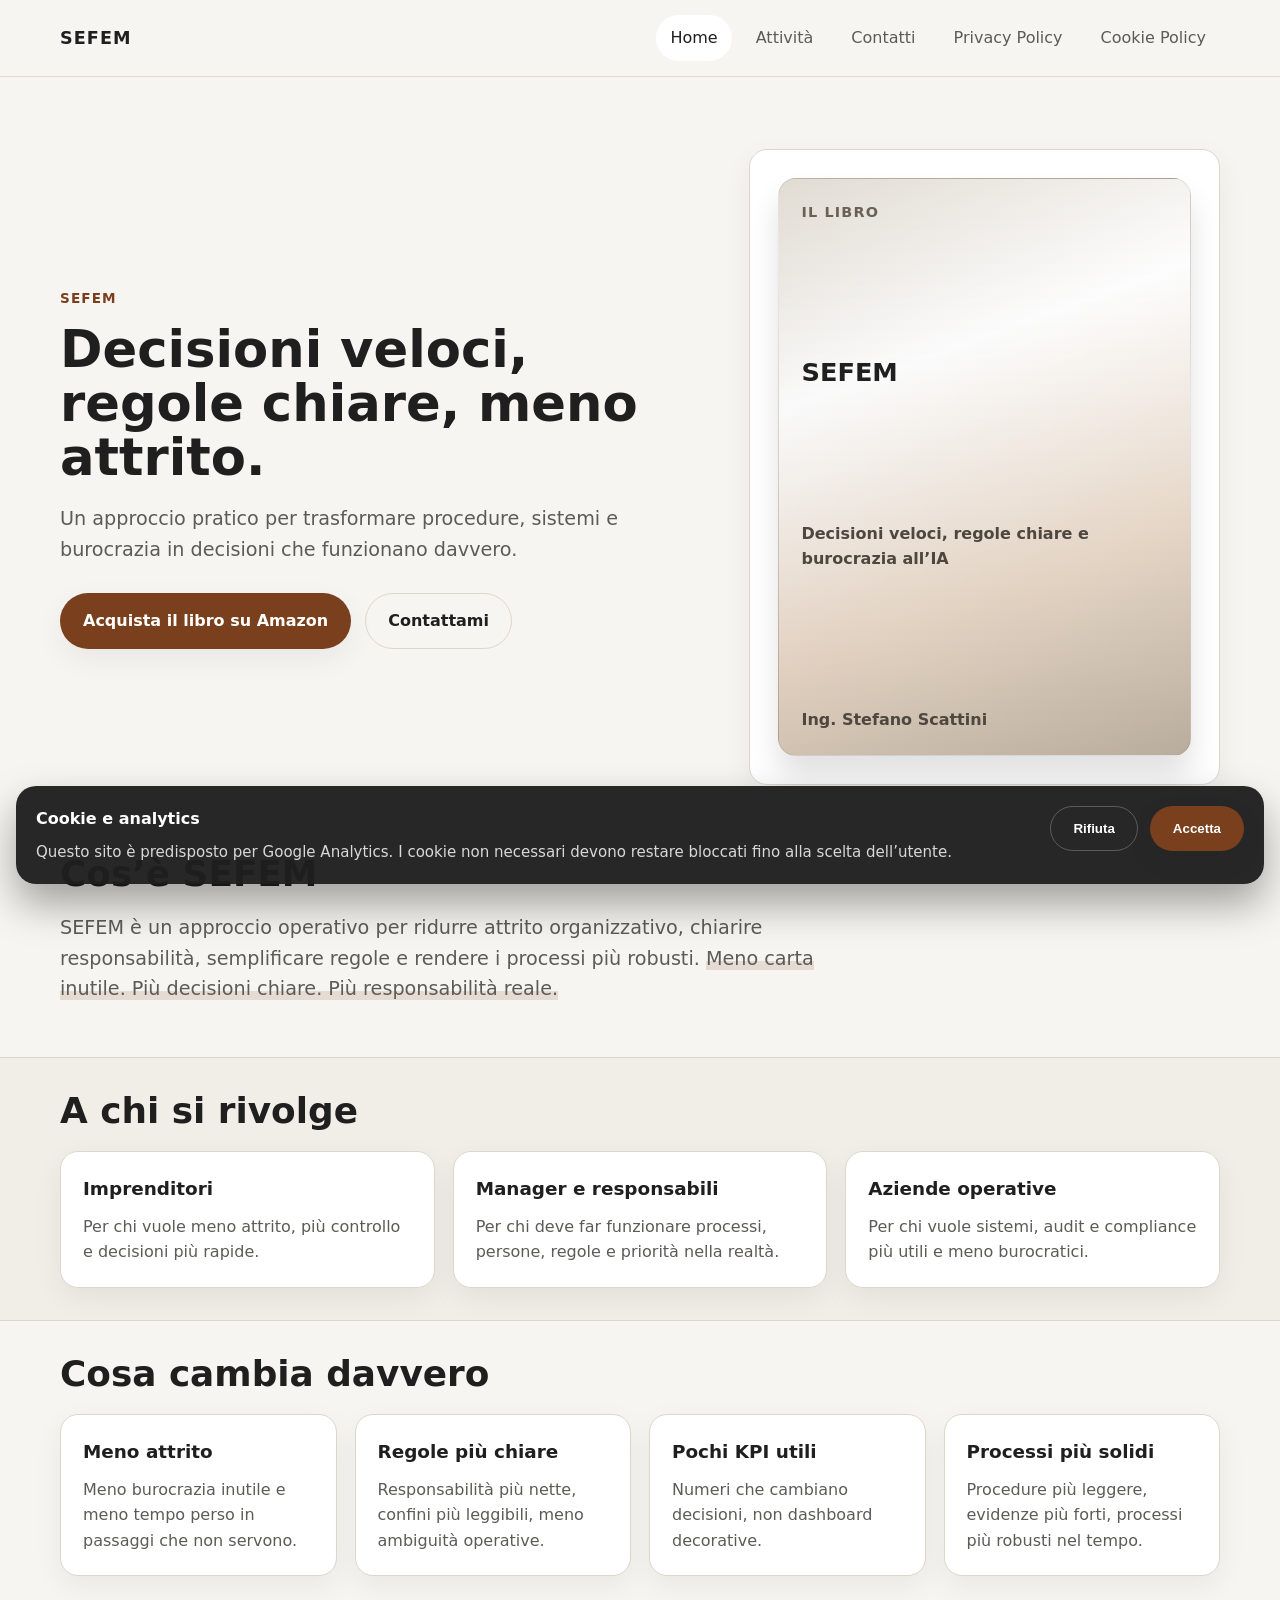
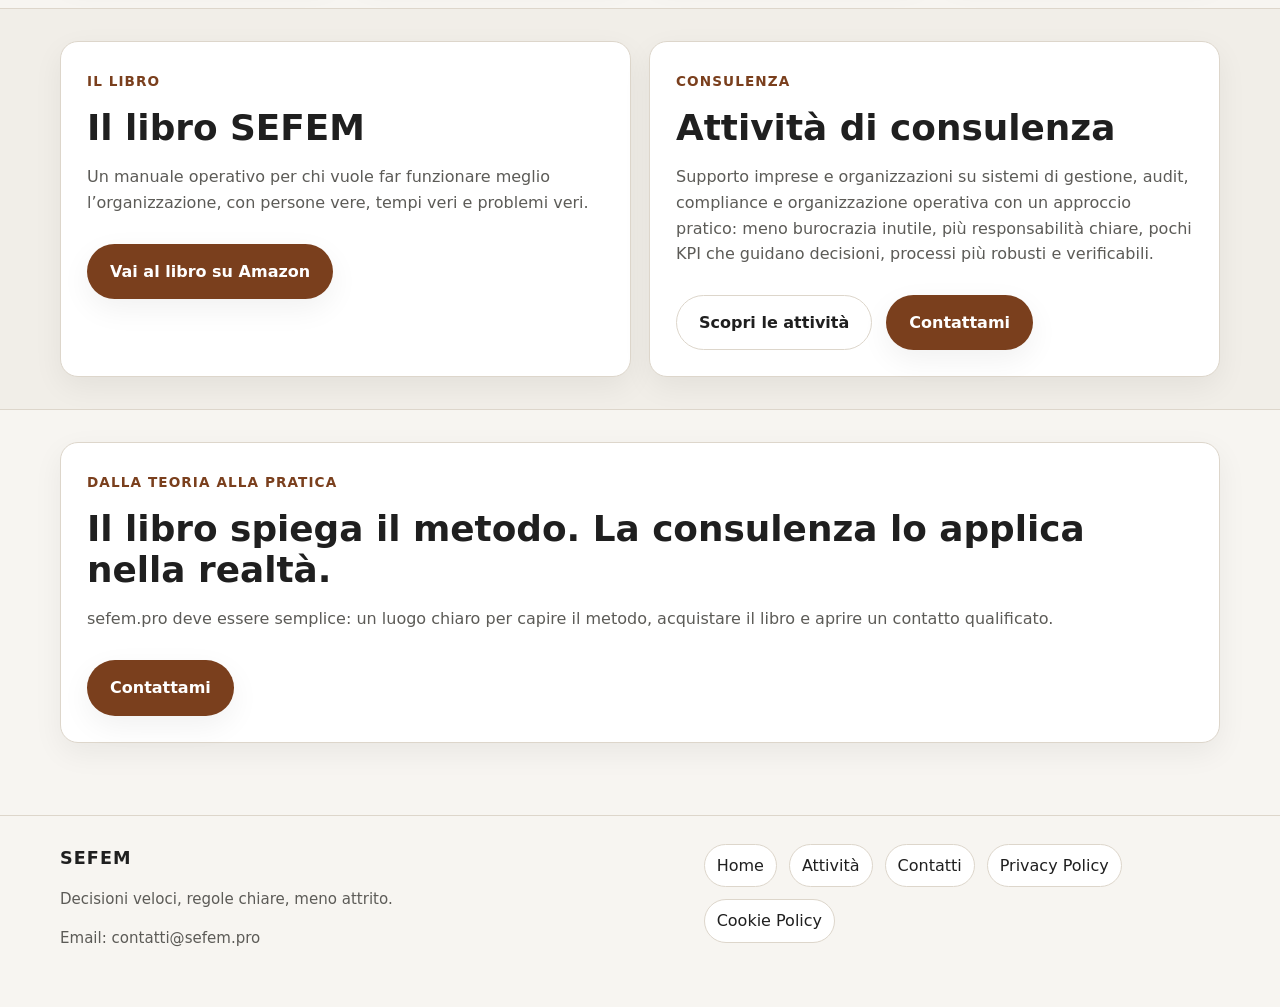
==== index.html @ 3a6a68c7 "Add files via upload" ====
<!doctype html>
<html lang="it">
<head>
  <meta charset="utf-8">
  <meta name="viewport" content="width=device-width, initial-scale=1">
  <title>SEFEM | Decisioni veloci, regole chiare, meno attrito</title>
  <meta name="description" content="SEFEM è un approccio pratico per ridurre attrito organizzativo, chiarire responsabilità e trasformare procedure e burocrazia in decisioni che funzionano.">
  <meta property="og:title" content="SEFEM | Decisioni veloci, regole chiare, meno attrito">
  <meta property="og:description" content="SEFEM è un approccio pratico per ridurre attrito organizzativo, chiarire responsabilità e trasformare procedure e burocrazia in decisioni che funzionano.">
  <meta property="og:type" content="website">
  <meta name="theme-color" content="#f7f5f1">
  <link rel="stylesheet" href="styles.css">
</head>
<body>

<header class="site-header">
  <div class="container header-inner">
    <a class="brand" href="index.html" aria-label="SEFEM home">SEFEM</a>
    <nav class="nav" aria-label="Navigazione principale">
      <a class="active" href="index.html">Home</a>
      <a class="" href="attivita.html">Attività</a>
      <a class="" href="contatti.html">Contatti</a>
      <a class="" href="privacy.html">Privacy Policy</a>
      <a class="" href="cookie.html">Cookie Policy</a>
    </nav>
  </div>
</header>

  <main>
  <section class="hero">
    <div class="container hero-grid">
      <div>
        <span class="eyebrow">SEFEM</span>
        <h1>Decisioni veloci, regole chiare, meno attrito.</h1>
        <p class="lead">
          Un approccio pratico per trasformare procedure, sistemi e burocrazia in decisioni che funzionano davvero.
        </p>
        <div class="hero-actions">
          <a class="cta" href="https://amzn.eu/d/09S7jreb" target="_blank" rel="noopener">Acquista il libro su Amazon</a>
          <a class="cta-secondary" href="contatti.html">Contattami</a>
        </div>
      </div>
      <div class="card book-card">
        <div class="book-mock" aria-label="Mockup copertina libro SEFEM">
          <small>Il libro</small>
          <h3>SEFEM</h3>
          <p>Decisioni veloci, regole chiare e burocrazia all’IA</p>
          <p>Ing. Stefano Scattini</p>
        </div>
      </div>
    </div>
  </section>

  <section>
    <div class="container">
      <div class="section-head">
        <h2>Cos’è SEFEM</h2>
        <p class="lead">
          SEFEM è un approccio operativo per ridurre attrito organizzativo, chiarire responsabilità,
          semplificare regole e rendere i processi più robusti.
          <span class="highlight">Meno carta inutile. Più decisioni chiare. Più responsabilità reale.</span>
        </p>
      </div>
    </div>
  </section>

  <section class="band">
    <div class="container">
      <div class="section-head">
        <h2>A chi si rivolge</h2>
      </div>
      <div class="grid-3">
        <article class="card info-card">
          <h3>Imprenditori</h3>
          <p>Per chi vuole meno attrito, più controllo e decisioni più rapide.</p>
        </article>
        <article class="card info-card">
          <h3>Manager e responsabili</h3>
          <p>Per chi deve far funzionare processi, persone, regole e priorità nella realtà.</p>
        </article>
        <article class="card info-card">
          <h3>Aziende operative</h3>
          <p>Per chi vuole sistemi, audit e compliance più utili e meno burocratici.</p>
        </article>
      </div>
    </div>
  </section>

  <section>
    <div class="container">
      <div class="section-head">
        <h2>Cosa cambia davvero</h2>
      </div>
      <div class="grid-4">
        <article class="card value-card">
          <h3>Meno attrito</h3>
          <p>Meno burocrazia inutile e meno tempo perso in passaggi che non servono.</p>
        </article>
        <article class="card value-card">
          <h3>Regole più chiare</h3>
          <p>Responsabilità più nette, confini più leggibili, meno ambiguità operative.</p>
        </article>
        <article class="card value-card">
          <h3>Pochi KPI utili</h3>
          <p>Numeri che cambiano decisioni, non dashboard decorative.</p>
        </article>
        <article class="card value-card">
          <h3>Processi più solidi</h3>
          <p>Procedure più leggere, evidenze più forti, processi più robusti nel tempo.</p>
        </article>
      </div>
    </div>
  </section>

  <section class="band">
    <div class="container grid-2">
      <article class="card text-block">
        <span class="eyebrow">Il libro</span>
        <h2>Il libro SEFEM</h2>
        <p>
          Un manuale operativo per chi vuole far funzionare meglio l’organizzazione,
          con persone vere, tempi veri e problemi veri.
        </p>
        <div class="hero-actions">
          <a class="cta" href="https://amzn.eu/d/09S7jreb" target="_blank" rel="noopener">Vai al libro su Amazon</a>
        </div>
      </article>
      <article class="card text-block">
        <span class="eyebrow">Consulenza</span>
        <h2>Attività di consulenza</h2>
        <p>
          Supporto imprese e organizzazioni su sistemi di gestione, audit, compliance e organizzazione operativa
          con un approccio pratico: meno burocrazia inutile, più responsabilità chiare, pochi KPI che guidano decisioni,
          processi più robusti e verificabili.
        </p>
        <div class="hero-actions">
          <a class="cta-secondary" href="attivita.html">Scopri le attività</a>
          <a class="cta" href="contatti.html">Contattami</a>
        </div>
      </article>
    </div>
  </section>

  <section>
    <div class="container">
      <article class="card text-block">
        <span class="eyebrow">Dalla teoria alla pratica</span>
        <h2>Il libro spiega il metodo. La consulenza lo applica nella realtà.</h2>
        <p>
          sefem.pro deve essere semplice: un luogo chiaro per capire il metodo, acquistare il libro
          e aprire un contatto qualificato.
        </p>
        <div class="hero-actions">
          <a class="cta" href="contatti.html">Contattami</a>
        </div>
      </article>
    </div>
  </section>
</main>


<footer class="site-footer">
  <div class="container footer-grid">
    <div>
      <div class="brand">SEFEM</div>
      <p class="small">Decisioni veloci, regole chiare, meno attrito.</p>
      <p class="small">Email: <a href="mailto:contatti@sefem.pro">contatti@sefem.pro</a></p>
    </div>
    <div>
      <div class="footer-links">
        <a href="index.html">Home</a>
        <a href="attivita.html">Attività</a>
        <a href="contatti.html">Contatti</a>
        <a href="privacy.html">Privacy Policy</a>
        <a href="cookie.html">Cookie Policy</a>
      </div>
    </div>
  </div>
</footer>
<div class="cookie-banner" data-cookie-banner aria-live="polite" aria-label="Banner cookie">
  <div class="cookie-inner">
    <div>
      <strong>Cookie e analytics</strong>
      <p class="small" style="color:rgba(255,255,255,.82);margin:8px 0 0">
        Questo sito è predisposto per Google Analytics. I cookie non necessari devono restare bloccati fino alla scelta dell’utente.
      </p>
    </div>
    <div class="cookie-actions">
      <button class="cta-secondary" type="button" data-cookie-reject>Rifiuta</button>
      <button class="cta" type="button" data-cookie-accept>Accetta</button>
    </div>
  </div>
</div>

  <script src="script.js"></script>
</body>
</html>
---- styles.css ----
:root{
  --bg:#f7f5f1;
  --surface:#ffffff;
  --surface-alt:#f1eee8;
  --text:#1f1f1f;
  --muted:#5c5b57;
  --line:#ddd6cb;
  --accent:#7a3f1d;
  --accent-dark:#5e2f14;
  --success:#1f6b3a;
  --shadow:0 10px 30px rgba(0,0,0,.06);
  --radius:18px;
  --max:1160px;
}
*{box-sizing:border-box}
html{scroll-behavior:smooth}
body{
  margin:0;
  font-family:Inter,system-ui,-apple-system,BlinkMacSystemFont,"Segoe UI",Roboto,Arial,sans-serif;
  background:var(--bg);
  color:var(--text);
  line-height:1.6;
}
a{color:inherit;text-decoration:none}
img{max-width:100%;display:block}
.container{width:min(var(--max), calc(100% - 32px)); margin:0 auto}
.site-header{
  position:sticky; top:0; z-index:100;
  backdrop-filter: blur(10px);
  background:rgba(247,245,241,.9);
  border-bottom:1px solid rgba(221,214,203,.8);
}
.header-inner{
  display:flex; align-items:center; justify-content:space-between;
  min-height:76px; gap:20px;
}
.brand{
  font-weight:800; letter-spacing:.06em; font-size:1.1rem;
}
.nav{
  display:flex; align-items:center; gap:10px; flex-wrap:wrap;
}
.nav a{
  padding:10px 14px; border-radius:999px; color:var(--muted);
}
.nav a:hover, .nav a.active{background:var(--surface); color:var(--text)}
.cta, .cta-secondary, button, .button{
  display:inline-flex; align-items:center; justify-content:center;
  gap:10px; border-radius:999px; padding:14px 22px; font-weight:700;
  transition:.2s ease; border:1px solid transparent; cursor:pointer;
}
.cta{
  background:var(--accent); color:#fff;
  box-shadow:var(--shadow);
}
.cta:hover{background:var(--accent-dark); transform:translateY(-1px)}
.cta-secondary{
  background:transparent; border-color:var(--line); color:var(--text);
}
.cta-secondary:hover{background:var(--surface)}
.hero{
  padding:72px 0 36px;
}
.hero-grid{
  display:grid; grid-template-columns:1.25fr .9fr; gap:36px; align-items:center;
}
.eyebrow{
  display:inline-block; font-size:.85rem; letter-spacing:.08em; text-transform:uppercase;
  color:var(--accent); font-weight:800; margin-bottom:14px;
}
h1{font-size:clamp(2.2rem, 4vw, 4.4rem); line-height:1.05; margin:0 0 18px}
h2{font-size:clamp(1.6rem, 2.8vw, 2.5rem); line-height:1.15; margin:0 0 16px}
h3{font-size:1.15rem; margin:0 0 10px}
.lead{
  font-size:clamp(1.04rem, 1.5vw, 1.25rem);
  color:var(--muted); max-width:62ch;
}
.hero-actions{display:flex; gap:14px; flex-wrap:wrap; margin-top:28px}
.card{
  background:var(--surface); border:1px solid var(--line); border-radius:var(--radius);
  box-shadow:var(--shadow);
}
.book-card{padding:28px}
.book-mock{
  aspect-ratio: 3 / 4.2;
  border-radius:18px;
  background:
    linear-gradient(180deg, rgba(255,255,255,.25), rgba(0,0,0,.05)),
    linear-gradient(160deg, #d7d0c4, #fff 32%, #ead8c6 68%, #c2b6a5);
  border:1px solid rgba(0,0,0,.08);
  display:flex; flex-direction:column; justify-content:space-between;
  padding:22px;
  box-shadow: 0 20px 30px rgba(0,0,0,.12);
}
.book-mock small{
  font-size:.9rem; text-transform:uppercase; letter-spacing:.08em; color:#6a6156; font-weight:800;
}
.book-mock h3{
  font-size:clamp(1.6rem,2vw,2.4rem);
  line-height:1.05;
  margin:0;
}
.book-mock p{margin:0; color:#4e473f; font-weight:600}
section{padding:32px 0}
.section-head{max-width:780px; margin-bottom:20px}
.grid-3, .grid-4, .grid-2{
  display:grid; gap:18px;
}
.grid-3{grid-template-columns:repeat(3,1fr)}
.grid-4{grid-template-columns:repeat(4,1fr)}
.grid-2{grid-template-columns:repeat(2,1fr)}
.info-card, .value-card, .service-card, .policy-card{padding:22px}
.info-card p, .value-card p, .service-card p, .policy-card p, .text-block p{margin:0; color:var(--muted)}
.text-block{padding:26px}
.band{
  background:var(--surface-alt);
  border-top:1px solid var(--line);
  border-bottom:1px solid var(--line);
}
.contact-wrap{
  display:grid; grid-template-columns:1fr 1fr; gap:24px;
}
.contact-list{padding:26px}
.contact-list ul{
  list-style:none; padding:0; margin:18px 0 0;
  display:grid; gap:12px;
}
.contact-list li{
  padding:12px 14px; background:var(--surface-alt); border-radius:14px;
}
.form-card{padding:26px}
.form-grid{
  display:grid; grid-template-columns:1fr 1fr; gap:14px;
}
.field{display:grid; gap:8px}
.field.full{grid-column:1/-1}
label{font-weight:700}
input, textarea{
  width:100%; border:1px solid var(--line); border-radius:14px;
  padding:14px 16px; font:inherit; background:#fff;
}
input:focus, textarea:focus{
  outline:2px solid rgba(122,63,29,.15);
  border-color:var(--accent);
}
textarea{min-height:160px; resize:vertical}
.form-note, .small{
  color:var(--muted); font-size:.94rem;
}
.form-message{
  margin-top:14px; padding:12px 14px; border-radius:14px; display:none;
}
.form-message.success{display:block; background:#eef8f1; color:var(--success); border:1px solid #cce8d4}
.form-message.error{display:block; background:#fff4f4; color:#8b2323; border:1px solid #f2c8c8}
.site-footer{
  border-top:1px solid var(--line);
  padding:28px 0 42px;
  margin-top:40px;
}
.footer-grid{display:grid; grid-template-columns:1.2fr 1fr; gap:24px}
.footer-links{display:flex; flex-wrap:wrap; gap:12px}
.footer-links a{
  padding:8px 12px; border-radius:999px; background:var(--surface); border:1px solid var(--line);
}
.notice{
  padding:18px 20px; background:#fff6df; border:1px solid #ead9a5; border-radius:14px; color:#5f5221;
}
.cookie-banner{
  position:fixed; left:16px; right:16px; bottom:16px; z-index:999;
  background:rgba(31,31,31,.96); color:#fff; border-radius:20px;
  box-shadow:0 20px 40px rgba(0,0,0,.35); display:none;
}
.cookie-banner.visible{display:block}
.cookie-inner{
  padding:20px; display:flex; gap:16px; align-items:flex-start; justify-content:space-between;
}
.cookie-actions{display:flex; gap:12px; flex-wrap:wrap}
.cookie-actions .cta-secondary{
  color:#fff; border-color:rgba(255,255,255,.24);
}
.cookie-actions .cta-secondary:hover{background:rgba(255,255,255,.08)}
.policy-list{padding-left:18px; color:var(--muted)}
.page-hero{padding:52px 0 20px}
.breadcrumbs{color:var(--muted); font-size:.95rem; margin-bottom:12px}
.spacer-top{padding-top:8px}
.highlight{
  background:linear-gradient(transparent 60%, rgba(122,63,29,.14) 60%);
}
@media (max-width: 980px){
  .hero-grid, .grid-4, .grid-3, .grid-2, .contact-wrap, .footer-grid{grid-template-columns:1fr}
}
@media (max-width: 700px){
  .header-inner{align-items:flex-start; padding:10px 0}
  .nav{gap:6px}
  .hero{padding-top:44px}
  .form-grid{grid-template-columns:1fr}
  .cookie-inner{flex-direction:column}
}
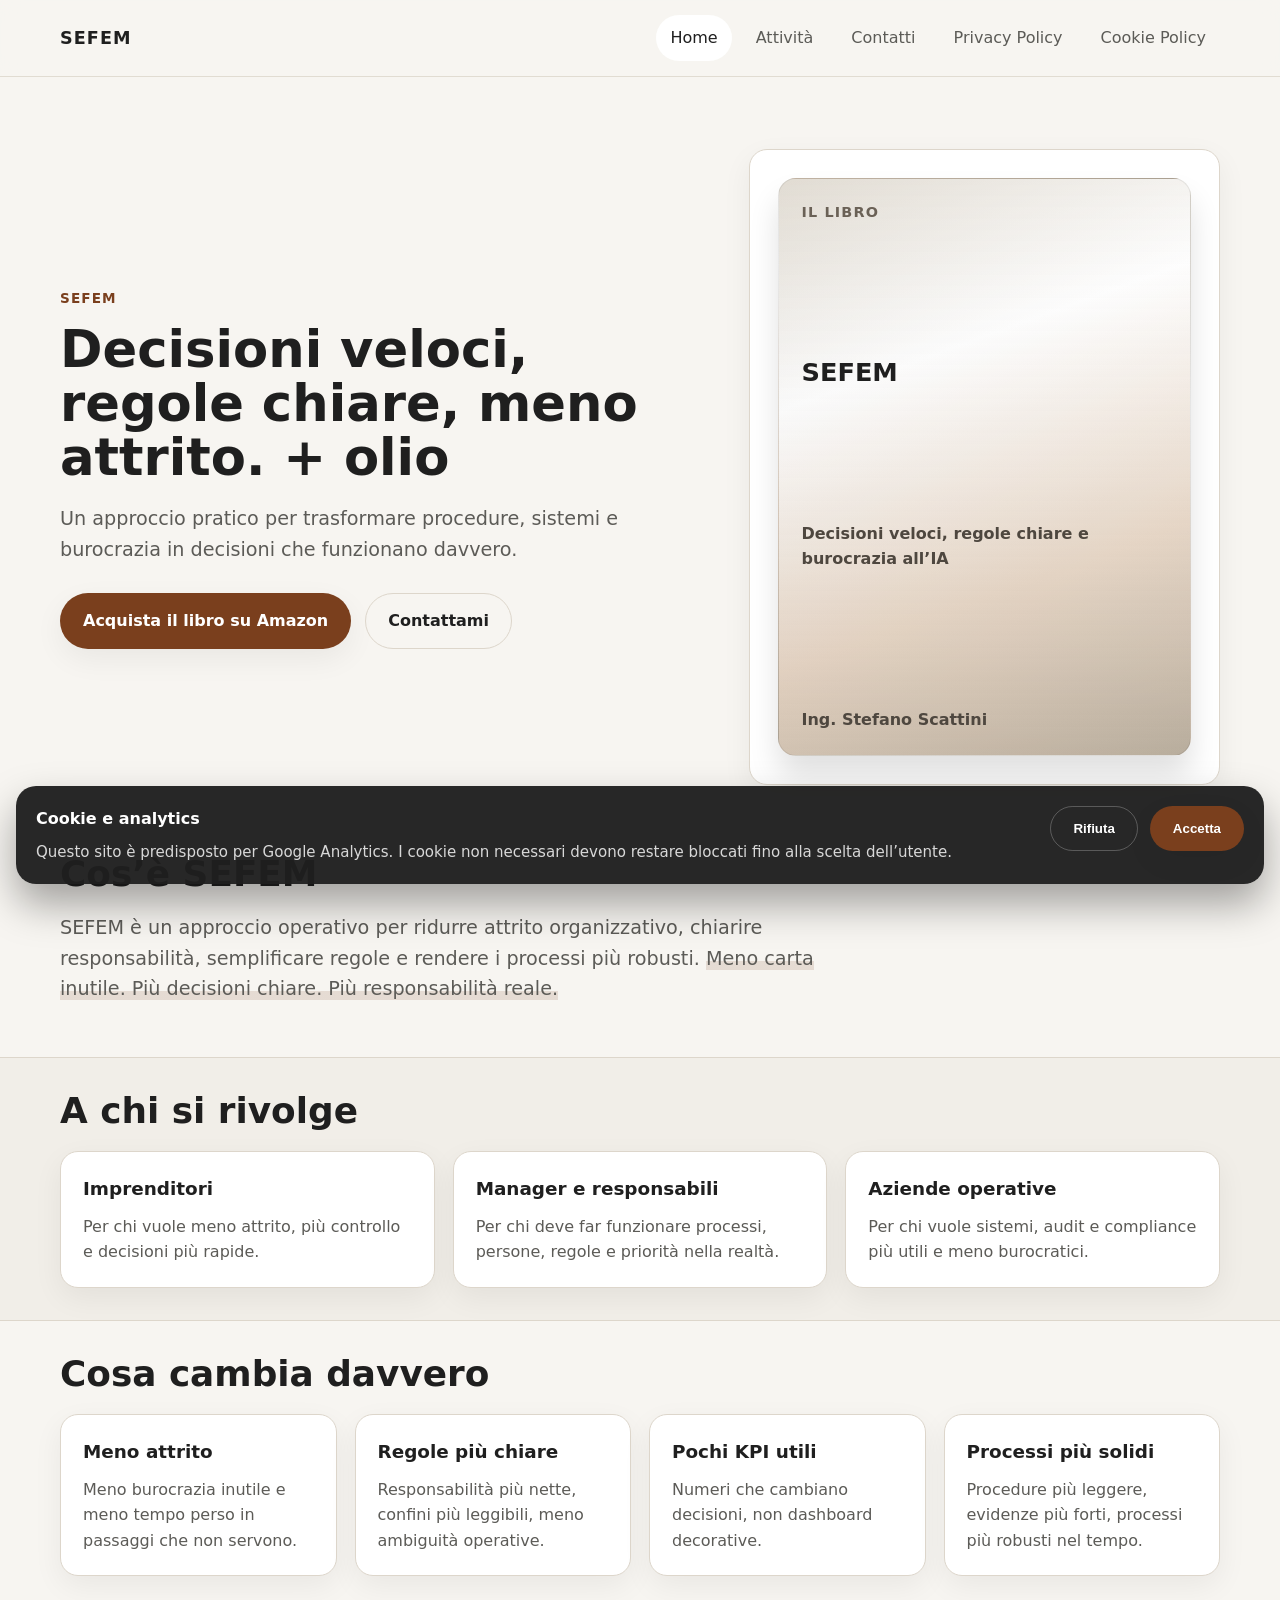
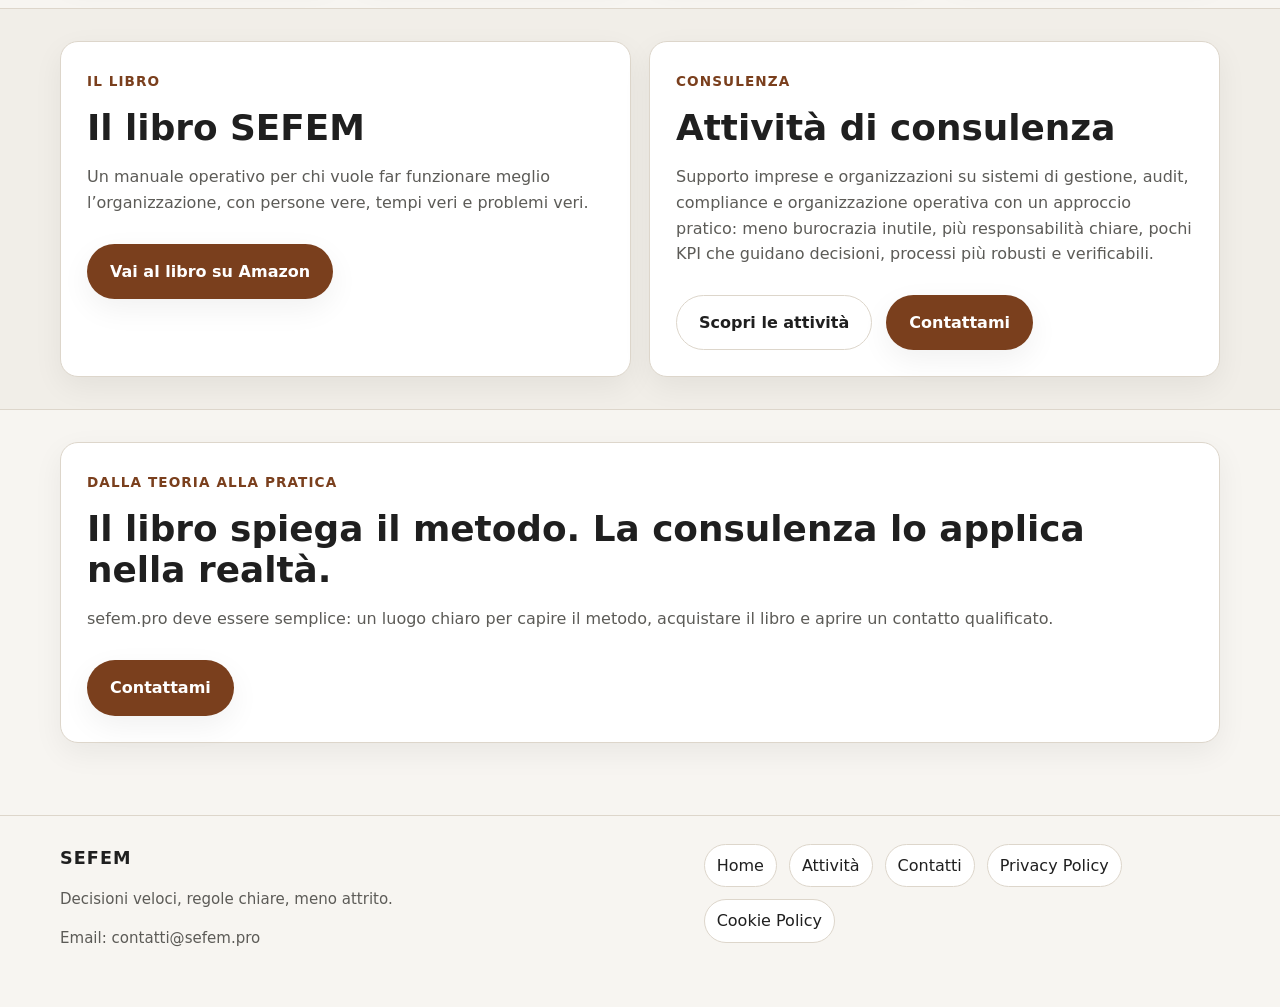
==== commit 3e29c37d: "Update index.html" ====
--- a/index.html
+++ b/index.html
@@ -31,7 +31,7 @@
     <div class="container hero-grid">
       <div>
         <span class="eyebrow">SEFEM</span>
-        <h1>Decisioni veloci, regole chiare, meno attrito.</h1>
+        <h1>Decisioni veloci, regole chiare, meno attrito. + olio</h1>
         <p class="lead">
           Un approccio pratico per trasformare procedure, sistemi e burocrazia in decisioni che funzionano davvero.
         </p>
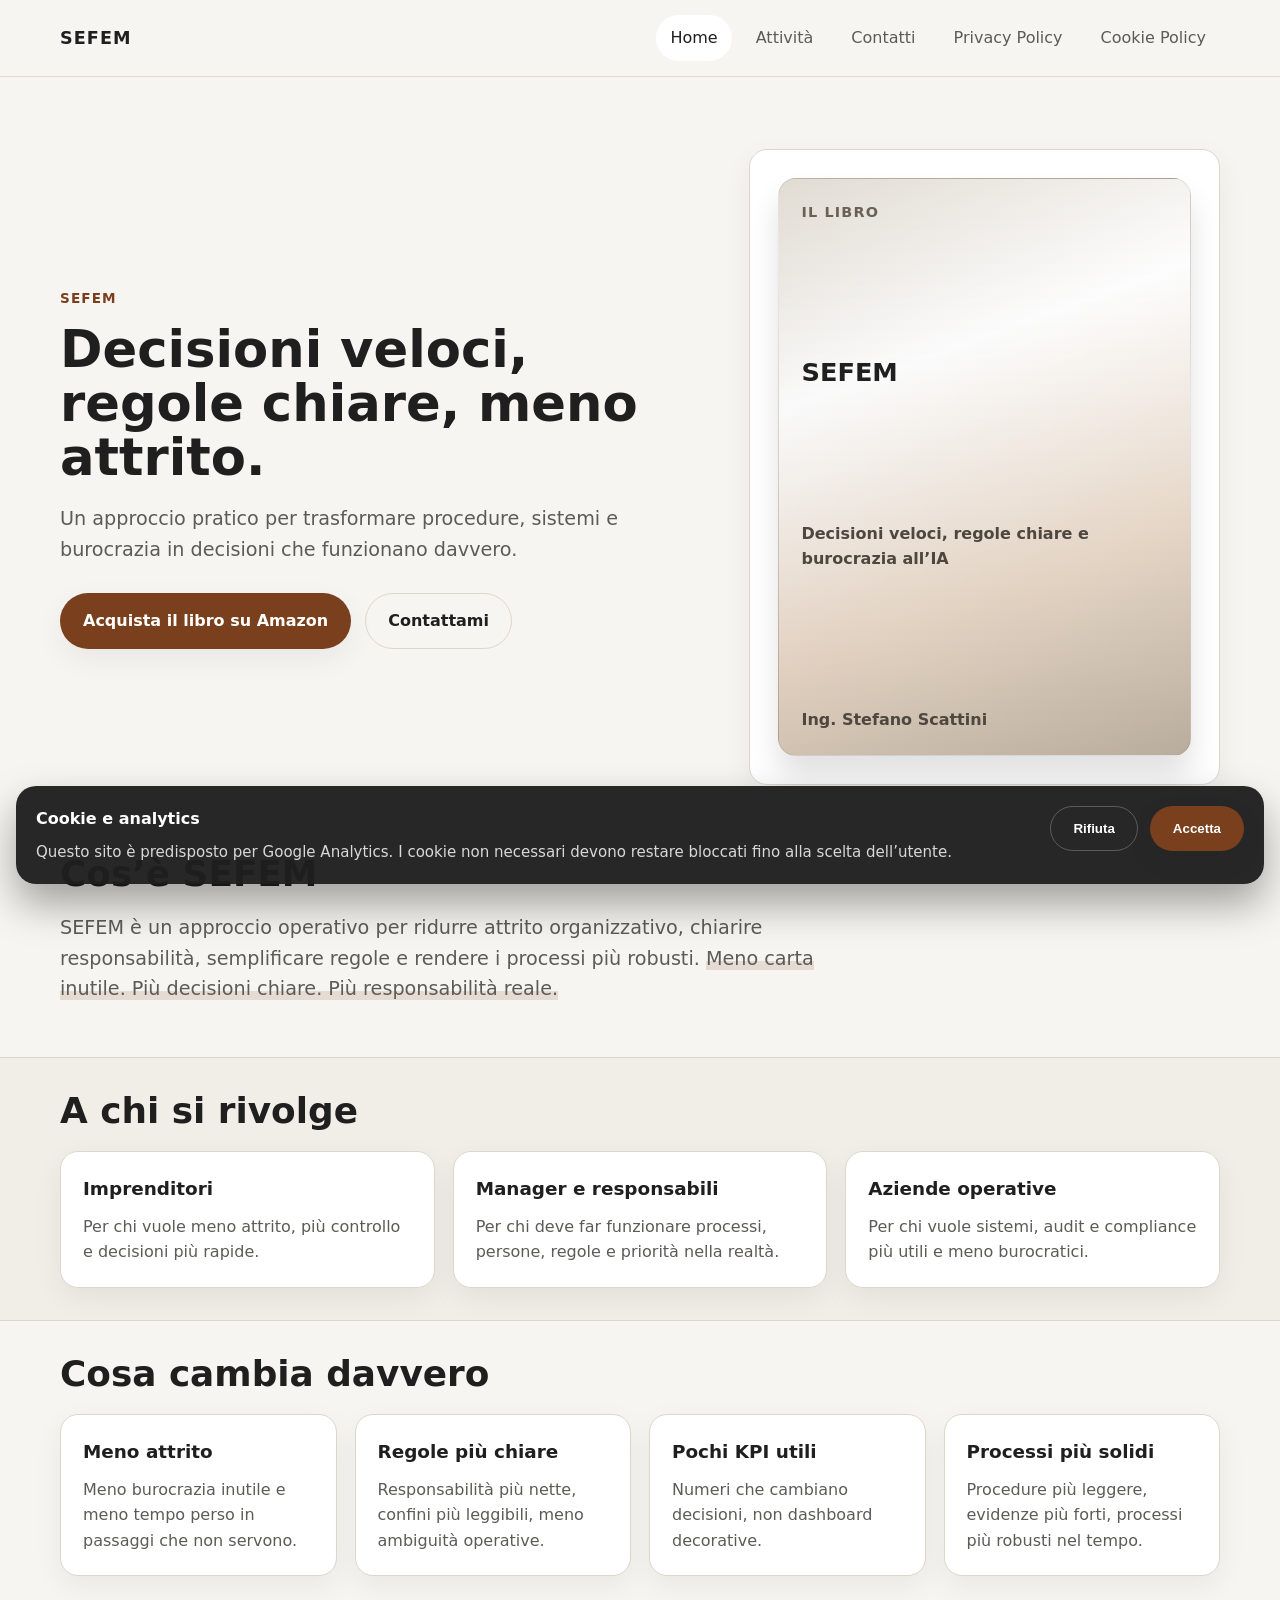
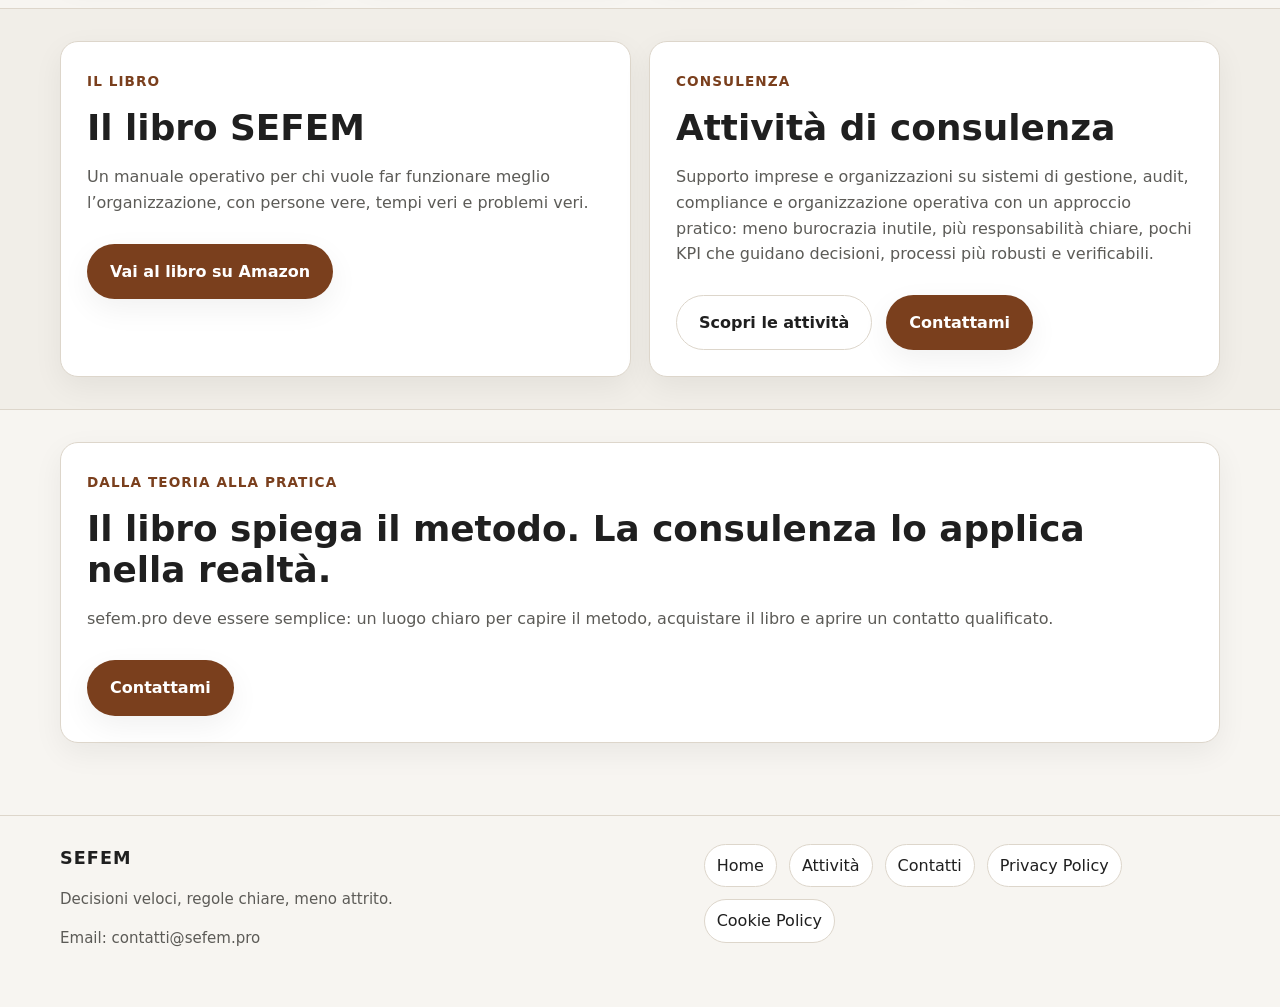
==== commit 93c45719: "Update index.html" ====
--- a/index.html
+++ b/index.html
@@ -31,7 +31,7 @@
     <div class="container hero-grid">
       <div>
         <span class="eyebrow">SEFEM</span>
-        <h1>Decisioni veloci, regole chiare, meno attrito. + olio</h1>
+        <h1>Decisioni veloci, regole chiare, meno attrito.</h1>
         <p class="lead">
           Un approccio pratico per trasformare procedure, sistemi e burocrazia in decisioni che funzionano davvero.
         </p>
